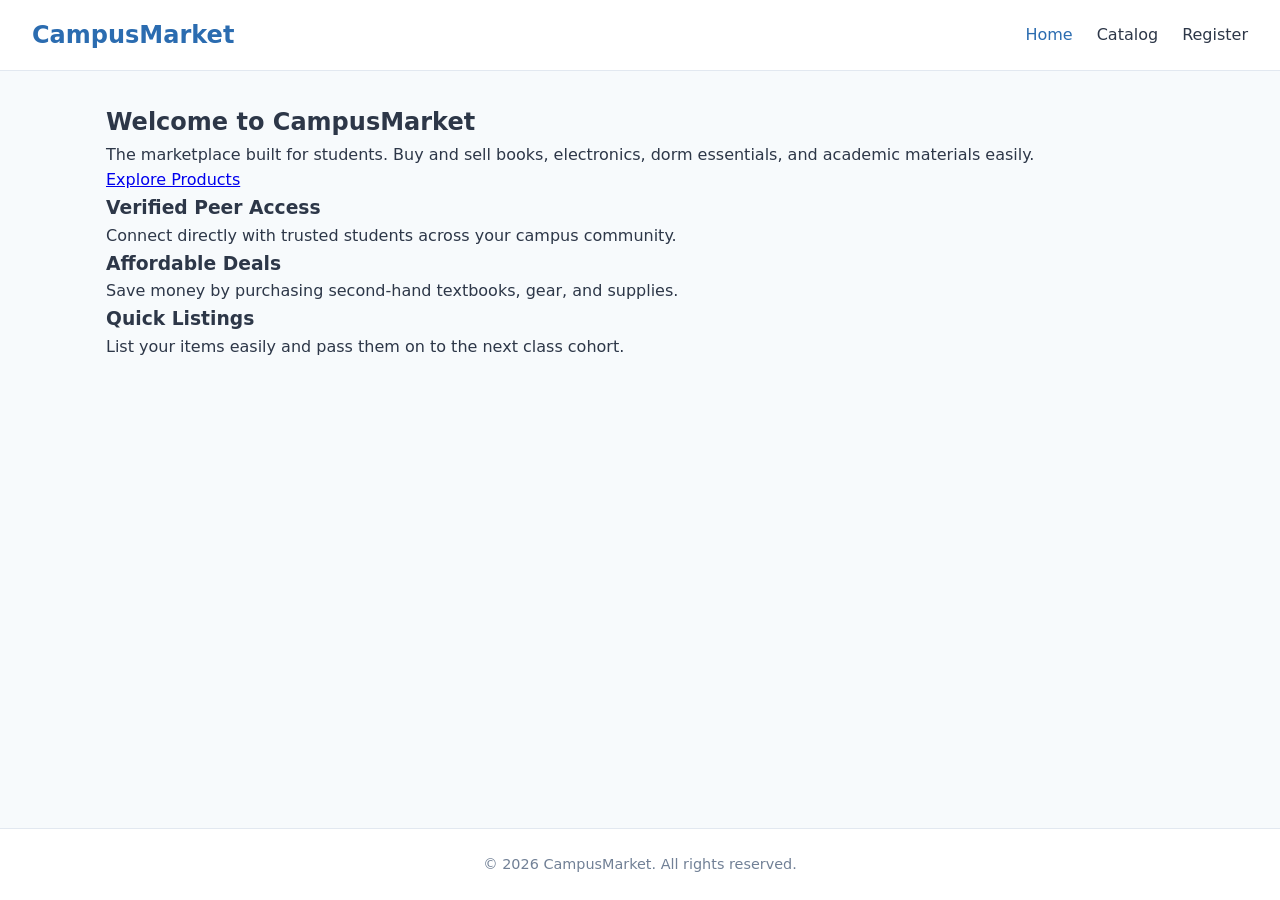
==== index.html @ c460dbb9 "Add CampusMarket project" ====
<!DOCTYPE html>
<html lang="en">
<head>
  <meta charset="UTF-8">
  <meta name="viewport" content="width=device-width, initial-scale=1.0">
  <title>CampusMarket | Home</title>
  <link rel="stylesheet" href="styles.css">
</head>
<body>

  <header>
    <a href="index.html" class="logo">CampusMarket</a>
    <nav>
      <ul>
        <li><a href="index.html" class="active">Home</a></li>
        <li><a href="catalog.html">Catalog</a></li>
        <li><a href="register.html">Register</a></li>
      </ul>
    </nav>
  </header>

  <main>
    <section class="hero">
      <h1>Welcome to CampusMarket</h1>
      <p>The marketplace built for students. Buy and sell books, electronics, dorm essentials, and academic materials easily.</p>
      <a href="catalog.html" class="btn">Explore Products</a>
    </section>

    <section class="features">
      <div class="feature-card">
        <h3>Verified Peer Access</h3>
        <p>Connect directly with trusted students across your campus community.</p>
      </div>
      <div class="feature-card">
        <h3>Affordable Deals</h3>
        <p>Save money by purchasing second-hand textbooks, gear, and supplies.</p>
      </div>
      <div class="feature-card">
        <h3>Quick Listings</h3>
        <p>List your items easily and pass them on to the next class cohort.</p>
      </div>
    </section>
  </main>

  <footer>
    <p>&copy; 2026 CampusMarket. All rights reserved.</p>
  </footer>

</body>
</html>
---- styles.css ----
/* --- Global Styles & Variables --- */
:root {
  --primary-color: #2b6cb0;
  --primary-hover: #2c5282;
  --bg-color: #f7fafc;
  --card-bg: #ffffff;
  --text-color: #2d3748;
  --text-muted: #718096;
  --border-color: #e2e8f0;
  --font-family: system-ui, -apple-system, BlinkMacSystemFont, "Segoe UI", Roboto, sans-serif;
}

* {
  box-sizing: border-box;
  margin: 0;
  padding: 0;
}

body {
  font-family: var(--font-family);
  background-color: var(--bg-color);
  color: var(--text-color);
  line-height: 1.6;
  display: flex;
  flex-direction: column;
  min-height: 100vh;
}

/* --- Header & Navigation --- */
header {
  background-color: #ffffff;
  border-bottom: 1px solid var(--border-color);
  padding: 1rem 2rem;
  display: flex;
  justify-content: space-between;
  align-items: center;
}

.logo {
  font-size: 1.5rem;
  font-weight: bold;
  color: var(--primary-color);
  text-decoration: none;
}

nav ul {
  display: flex;
  list-style: none;
  gap: 1.5rem;
}

nav a {
  text-decoration: none;
  color: var(--text-color);
  font-weight: 500;
  transition: color 0.2s ease;
}

nav a:hover,
nav a.active {
  color: var(--primary-color);
}

/* --- Main Layout --- */
main {
  flex: 1;
  max-width: 1100px;
  width: 100%;
  margin: 2rem auto;
  padding: 0 1rem;
}

/* --- Catalog Grid --- */
.catalog-header {
  margin-bottom: 1.5rem;
}

.product-grid {
  display: grid;
  grid-template-columns: repeat(auto-fill, minmax(240px, 1fr));
  gap: 1.5rem;
}

.product-card {
  background-color: var(--card-bg);
  border: 1px solid var(--border-color);
  border-radius: 8px;
  padding: 1.25rem;
  display: flex;
  flex-direction: column;
  justify-content: space-between;
  transition: transform 0.3s ease, box-shadow 0.3s ease;
}

.product-card:hover {
  transform: translateY(-4px);
  box-shadow: 0 10px 15px -3px rgba(0, 0, 0, 0.1);
}

/* --- Image Container & Hover Bulge Effect --- */
.product-image-wrapper {
  width: 100%;
  height: 200px;
  overflow: hidden; /* Contains the image when it expands outward */
  border-radius: 6px;
  margin-bottom: 1rem;
  background-color: #f8fafc;
}

.product-image-wrapper img {
  width: 100%;
  height: 100%;
  object-fit: cover; /* Keeps image aspect ratio intact */
  transition: transform 0.4s cubic-bezier(0.25, 1, 0.5, 1); /* Smooth bulge effect */
}

/* Expands / Bulges the image on hover */
.product-card:hover .product-image-wrapper img {
  transform: scale(1.1); /* Adjust to 1.15 for an even larger bulge */
}

/* --- Product Text & Details --- */
.product-title {
  font-size: 1.15rem;
  font-weight: 600;
  margin-bottom: 0.5rem;
}

.product-description {
  color: var(--text-muted);
  font-size: 0.9rem;
  margin-bottom: 1rem;
  flex-grow: 1;
}

.product-footer {
  display: flex;
  justify-content: space-between;
  align-items: center;
  margin-top: auto;
}

.product-price {
  font-size: 1.2rem;
  font-weight: bold;
  color: var(--primary-color);
}

/* --- Footer --- */
footer {
  background-color: #ffffff;
  border-top: 1px solid var(--border-color);
  text-align: center;
  padding: 1.5rem;
  color: var(--text-muted);
  font-size: 0.9rem;
}
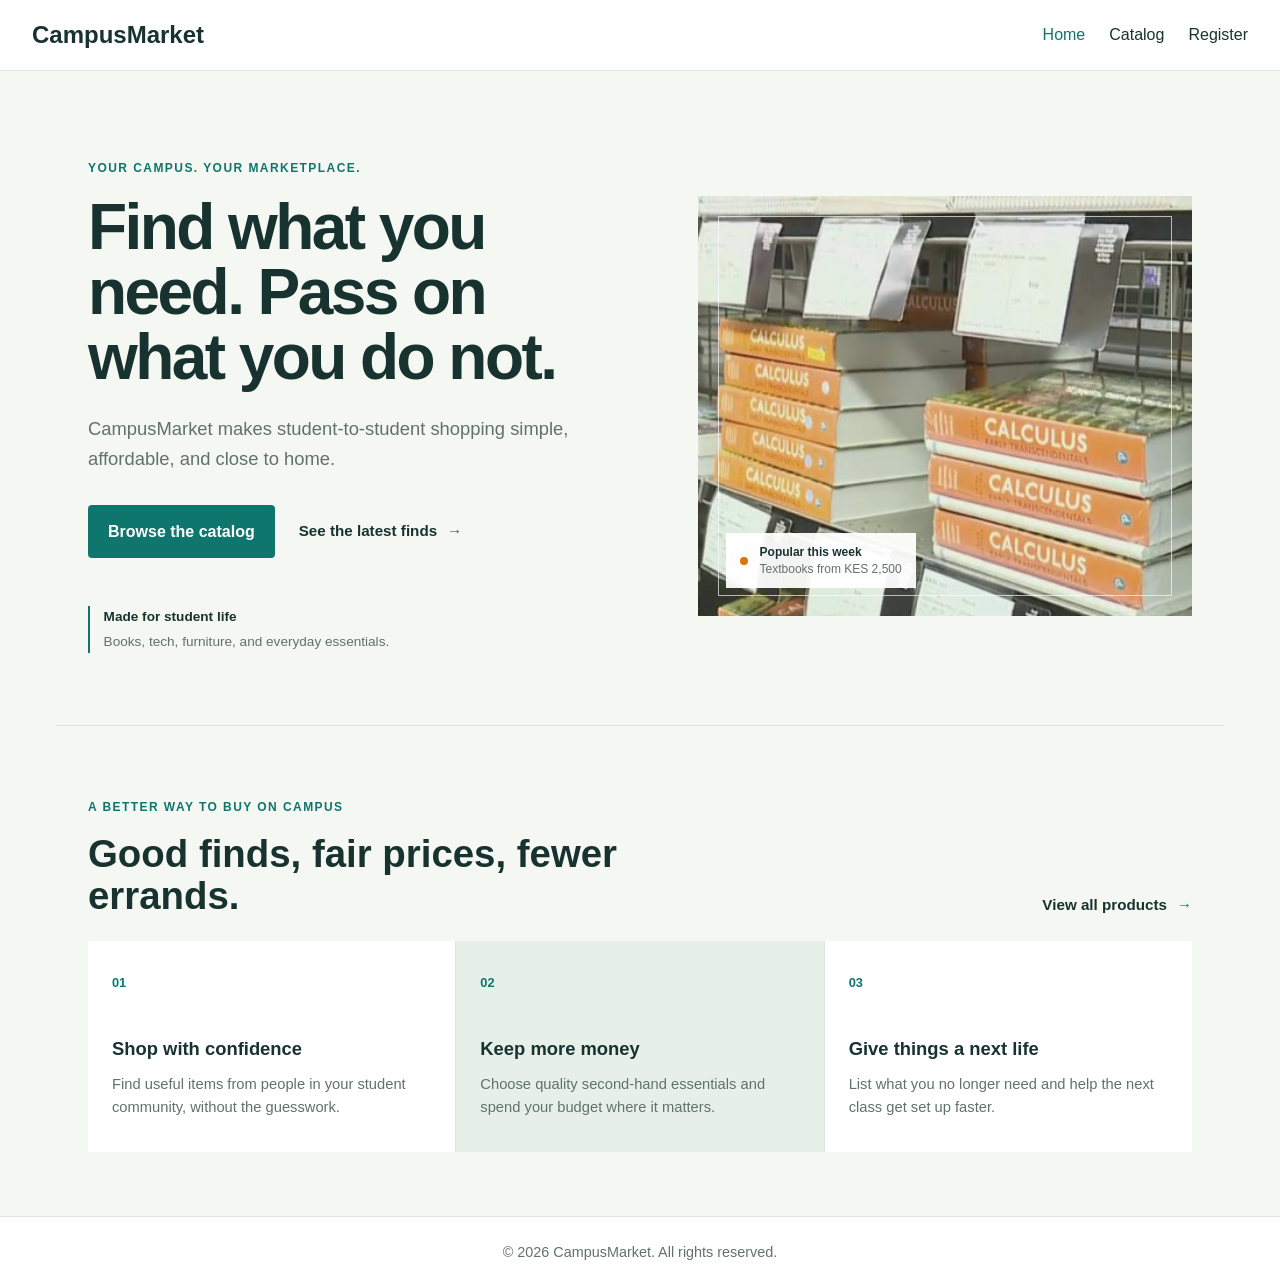
==== commit 3d583abd: "Polish homepage and fix product image" ====
--- a/index.html
+++ b/index.html
@@ -19,26 +19,54 @@
     </nav>
   </header>
 
-  <main>
+  <main class="home-main">
     <section class="hero">
-      <h1>Welcome to CampusMarket</h1>
-      <p>The marketplace built for students. Buy and sell books, electronics, dorm essentials, and academic materials easily.</p>
-      <a href="catalog.html" class="btn">Explore Products</a>
+      <div class="hero-copy">
+        <p class="eyebrow">Your campus. Your marketplace.</p>
+        <h1>Find what you need. Pass on what you do not.</h1>
+        <p class="hero-text">CampusMarket makes student-to-student shopping simple, affordable, and close to home.</p>
+        <div class="hero-actions">
+          <a href="catalog.html" class="btn">Browse the catalog</a>
+          <a href="catalog.html" class="text-link">See the latest finds <span aria-hidden="true">&rarr;</span></a>
+        </div>
+        <div class="hero-proof">
+          <strong>Made for student life</strong>
+          <span>Books, tech, furniture, and everyday essentials.</span>
+        </div>
+      </div>
+      <div class="hero-image">
+        <img src="img2.jpeg" alt="Calculus textbooks available on CampusMarket">
+        <div class="image-note">
+          <span class="status-dot"></span>
+          <span><strong>Popular this week</strong><br>Textbooks from KES 2,500</span>
+        </div>
+      </div>
+    </section>
+
+    <section class="section-heading">
+      <div>
+        <p class="eyebrow">A better way to buy on campus</p>
+        <h2>Good finds, fair prices, fewer errands.</h2>
+      </div>
+      <a href="catalog.html" class="text-link">View all products <span aria-hidden="true">&rarr;</span></a>
     </section>
 
     <section class="features">
-      <div class="feature-card">
-        <h3>Verified Peer Access</h3>
-        <p>Connect directly with trusted students across your campus community.</p>
-      </div>
-      <div class="feature-card">
-        <h3>Affordable Deals</h3>
-        <p>Save money by purchasing second-hand textbooks, gear, and supplies.</p>
-      </div>
-      <div class="feature-card">
-        <h3>Quick Listings</h3>
-        <p>List your items easily and pass them on to the next class cohort.</p>
-      </div>
+      <article class="feature-card">
+        <span class="feature-number">01</span>
+        <h3>Shop with confidence</h3>
+        <p>Find useful items from people in your student community, without the guesswork.</p>
+      </article>
+      <article class="feature-card featured-feature">
+        <span class="feature-number">02</span>
+        <h3>Keep more money</h3>
+        <p>Choose quality second-hand essentials and spend your budget where it matters.</p>
+      </article>
+      <article class="feature-card">
+        <span class="feature-number">03</span>
+        <h3>Give things a next life</h3>
+        <p>List what you no longer need and help the next class get set up faster.</p>
+      </article>
     </section>
   </main>
 
--- a/styles.css
+++ b/styles.css
@@ -1,13 +1,13 @@
 /* --- Global Styles & Variables --- */
 :root {
-  --primary-color: #2b6cb0;
-  --primary-hover: #2c5282;
-  --bg-color: #f7fafc;
+  --primary-color: #0f766e;
+  --primary-hover: #115e59;
+  --bg-color: #f5f7f2;
   --card-bg: #ffffff;
-  --text-color: #2d3748;
-  --text-muted: #718096;
-  --border-color: #e2e8f0;
-  --font-family: system-ui, -apple-system, BlinkMacSystemFont, "Segoe UI", Roboto, sans-serif;
+  --text-color: #18332f;
+  --text-muted: #61716d;
+  --border-color: #dce6e0;
+  --font-family: "Trebuchet MS", "Segoe UI", sans-serif;
 }
 
 * {
@@ -28,18 +28,20 @@
 
 /* --- Header & Navigation --- */
 header {
-  background-color: #ffffff;
+  background-color: rgba(255, 255, 255, 0.92);
   border-bottom: 1px solid var(--border-color);
   padding: 1rem 2rem;
   display: flex;
   justify-content: space-between;
   align-items: center;
+  position: relative;
+  z-index: 2;
 }
 
 .logo {
   font-size: 1.5rem;
   font-weight: bold;
-  color: var(--primary-color);
+  color: var(--text-color);
   text-decoration: none;
 }
 
@@ -154,4 +156,237 @@
   padding: 1.5rem;
   color: var(--text-muted);
   font-size: 0.9rem;
+}
+
+@media (max-width: 760px) {
+  header {
+    padding: 1rem;
+  }
+
+  nav ul {
+    gap: 0.8rem;
+  }
+
+  nav a {
+    font-size: 0.85rem;
+  }
+
+  .hero {
+    grid-template-columns: 1fr;
+    gap: 2rem;
+    padding: 2.5rem 0 3.5rem;
+  }
+
+  .hero h1 {
+    font-size: 3rem;
+  }
+
+  .hero-image,
+  .hero-image img {
+    min-height: 330px;
+  }
+
+  .section-heading {
+    align-items: start;
+    flex-direction: column;
+    padding: 3rem 0 1.5rem;
+  }
+
+  .features {
+    grid-template-columns: 1fr;
+    margin: 0 0 1rem;
+  }
+}
+
+.home-main {
+  max-width: 1200px;
+}
+
+.hero {
+  min-height: 540px;
+  display: grid;
+  grid-template-columns: minmax(0, 1.05fr) minmax(320px, 0.95fr);
+  gap: 4rem;
+  align-items: center;
+  padding: 3.5rem 2rem 4.5rem;
+  border-bottom: 1px solid var(--border-color);
+}
+
+.eyebrow {
+  color: var(--primary-color);
+  font-size: 0.75rem;
+  font-weight: 700;
+  letter-spacing: 0.12em;
+  text-transform: uppercase;
+  margin-bottom: 1rem;
+}
+
+.hero h1 {
+  max-width: 650px;
+  color: var(--text-color);
+  font-size: clamp(2.7rem, 5vw, 5rem);
+  line-height: 1.02;
+  letter-spacing: -0.04em;
+  margin-bottom: 1.5rem;
+}
+
+.hero-text {
+  max-width: 500px;
+  color: var(--text-muted);
+  font-size: 1.15rem;
+  margin-bottom: 2rem;
+}
+
+.hero-actions {
+  display: flex;
+  align-items: center;
+  gap: 1.5rem;
+  flex-wrap: wrap;
+}
+
+.btn {
+  display: inline-block;
+  background-color: var(--primary-color);
+  border-radius: 4px;
+  color: #fff;
+  font-weight: 700;
+  padding: 0.85rem 1.25rem;
+  text-decoration: none;
+  transition: background-color 0.2s ease, transform 0.2s ease;
+}
+
+.btn:hover {
+  background-color: var(--primary-hover);
+  transform: translateY(-2px);
+}
+
+.text-link {
+  color: var(--text-color);
+  font-size: 0.95rem;
+  font-weight: 700;
+  text-decoration: none;
+}
+
+.text-link span {
+  color: var(--primary-color);
+  margin-left: 0.35rem;
+}
+
+.text-link:hover {
+  color: var(--primary-color);
+}
+
+.hero-proof {
+  display: flex;
+  flex-direction: column;
+  gap: 0.2rem;
+  border-left: 2px solid var(--primary-color);
+  color: var(--text-muted);
+  font-size: 0.85rem;
+  margin-top: 3rem;
+  padding-left: 0.85rem;
+}
+
+.hero-proof strong {
+  color: var(--text-color);
+}
+
+.hero-image {
+  position: relative;
+  min-height: 420px;
+  background-color: #dbe8df;
+  overflow: hidden;
+}
+
+.hero-image::before {
+  content: "";
+  position: absolute;
+  inset: 1.25rem;
+  border: 1px solid rgba(255, 255, 255, 0.65);
+  z-index: 1;
+  pointer-events: none;
+}
+
+.hero-image img {
+  width: 100%;
+  height: 100%;
+  min-height: 420px;
+  object-fit: cover;
+  display: block;
+  filter: saturate(0.88);
+}
+
+.image-note {
+  position: absolute;
+  left: 1.75rem;
+  bottom: 1.75rem;
+  display: flex;
+  align-items: center;
+  gap: 0.7rem;
+  background: rgba(255, 255, 255, 0.94);
+  color: var(--text-muted);
+  font-size: 0.75rem;
+  line-height: 1.35;
+  padding: 0.7rem 0.9rem;
+  z-index: 1;
+}
+
+.image-note strong {
+  color: var(--text-color);
+}
+
+.status-dot {
+  width: 8px;
+  height: 8px;
+  border-radius: 50%;
+  background: #d97706;
+}
+
+.section-heading {
+  display: flex;
+  justify-content: space-between;
+  align-items: end;
+  gap: 2rem;
+  padding: 4.5rem 2rem 1.5rem;
+}
+
+.section-heading h2 {
+  max-width: 550px;
+  font-size: clamp(1.7rem, 3vw, 2.6rem);
+  line-height: 1.1;
+}
+
+.features {
+  display: grid;
+  grid-template-columns: repeat(3, 1fr);
+  gap: 1px;
+  background: var(--border-color);
+  margin: 0 2rem 2rem;
+}
+
+.feature-card {
+  background-color: var(--card-bg);
+  padding: 2rem 1.5rem;
+}
+
+.feature-card.featured-feature {
+  background: #e6f0e8;
+}
+
+.feature-number {
+  color: var(--primary-color);
+  display: block;
+  font-size: 0.8rem;
+  font-weight: 700;
+  margin-bottom: 2.5rem;
+}
+
+.feature-card h3 {
+  font-size: 1.15rem;
+  margin-bottom: 0.6rem;
+}
+
+.feature-card p {
+  color: var(--text-muted);
+  font-size: 0.92rem;
 }
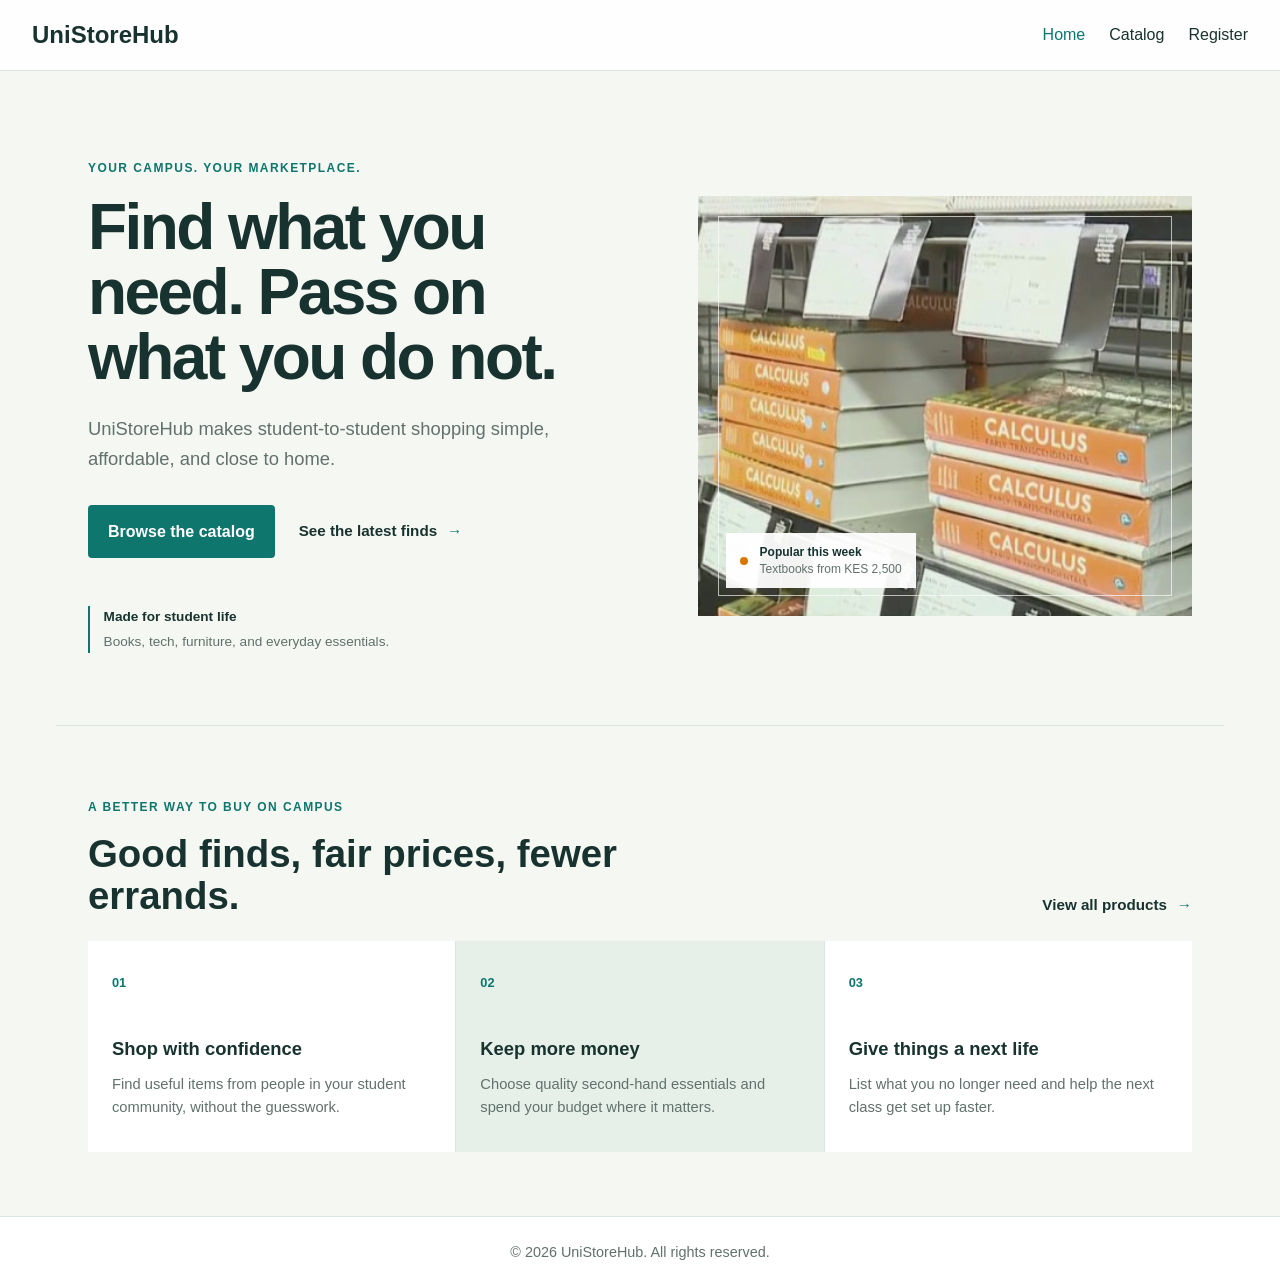
==== commit 5673bcd0: "Add site favicon" ====
--- a/index.html
+++ b/index.html
@@ -3,13 +3,14 @@
 <head>
   <meta charset="UTF-8">
   <meta name="viewport" content="width=device-width, initial-scale=1.0">
-  <title>CampusMarket | Home</title>
+  <title>UniStoreHub | Home</title>
   <link rel="stylesheet" href="styles.css">
+  <link rel="icon" type="image/png" href="favcon.png">
 </head>
 <body>
 
   <header>
-    <a href="index.html" class="logo">CampusMarket</a>
+    <a href="index.html" class="logo">UniStoreHub</a>
     <nav>
       <ul>
         <li><a href="index.html" class="active">Home</a></li>
@@ -24,7 +25,7 @@
       <div class="hero-copy">
         <p class="eyebrow">Your campus. Your marketplace.</p>
         <h1>Find what you need. Pass on what you do not.</h1>
-        <p class="hero-text">CampusMarket makes student-to-student shopping simple, affordable, and close to home.</p>
+        <p class="hero-text">UniStoreHub makes student-to-student shopping simple, affordable, and close to home.</p>
         <div class="hero-actions">
           <a href="catalog.html" class="btn">Browse the catalog</a>
           <a href="catalog.html" class="text-link">See the latest finds <span aria-hidden="true">&rarr;</span></a>
@@ -35,7 +36,7 @@
         </div>
       </div>
       <div class="hero-image">
-        <img src="img2.jpeg" alt="Calculus textbooks available on CampusMarket">
+        <img src="img2.jpeg" alt="Calculus textbooks available on UniStoreHub">
         <div class="image-note">
           <span class="status-dot"></span>
           <span><strong>Popular this week</strong><br>Textbooks from KES 2,500</span>
@@ -71,7 +72,7 @@
   </main>
 
   <footer>
-    <p>&copy; 2026 CampusMarket. All rights reserved.</p>
+    <p>&copy; 2026 UniStoreHub. All rights reserved.</p>
   </footer>
 
 </body>
--- a/styles.css
+++ b/styles.css
@@ -77,6 +77,85 @@
   margin-bottom: 1.5rem;
 }
 
+.catalog-tools {
+  display: flex;
+  align-items: center;
+  gap: 0.75rem;
+  margin-top: 1.5rem;
+}
+
+.search-box {
+  position: relative;
+  flex: 1;
+  max-width: 480px;
+}
+
+.search-box input {
+  width: 100%;
+  border: 1px solid var(--border-color);
+  border-radius: 4px;
+  color: var(--text-color);
+  font: inherit;
+  padding: 0.75rem 1rem 0.75rem 2.5rem;
+}
+
+.search-box input:focus {
+  border-color: var(--primary-color);
+  outline: 2px solid rgba(15, 118, 110, 0.18);
+}
+
+.search-icon {
+  position: absolute;
+  left: 0.85rem;
+  top: 50%;
+  transform: translateY(-50%);
+  font-size: 1rem;
+}
+
+.cart-button,
+.add-to-cart {
+  border: 0;
+  border-radius: 4px;
+  cursor: pointer;
+  font: inherit;
+  font-weight: 700;
+  transition: background-color 0.2s ease, transform 0.2s ease;
+}
+
+.cart-button {
+  display: inline-flex;
+  align-items: center;
+  gap: 0.5rem;
+  background-color: var(--text-color);
+  color: #fff;
+  padding: 0.75rem 1rem;
+}
+
+.cart-button:hover,
+.add-to-cart:hover {
+  background-color: var(--primary-hover);
+  transform: translateY(-1px);
+}
+
+.cart-icon svg {
+  display: block;
+  fill: none;
+  height: 1.2rem;
+  stroke: currentColor;
+  stroke-linecap: round;
+  stroke-linejoin: round;
+  stroke-width: 1.8;
+  width: 1.2rem;
+}
+
+.cart-count {
+  background-color: var(--primary-color);
+  border-radius: 999px;
+  min-width: 1.4rem;
+  padding: 0.05rem 0.35rem;
+  text-align: center;
+}
+
 .product-grid {
   display: grid;
   grid-template-columns: repeat(auto-fill, minmax(240px, 1fr));
@@ -148,6 +227,61 @@
   color: var(--primary-color);
 }
 
+.add-to-cart {
+  background-color: var(--primary-color);
+  color: #fff;
+  font-size: 0.8rem;
+  padding: 0.55rem 0.7rem;
+}
+
+.add-to-cart.added {
+  background-color: var(--text-color);
+}
+
+.product-card[hidden] {
+  display: none;
+}
+
+.no-results {
+  align-items: center;
+  background-color: #eaf3f0;
+  border: 1px solid var(--border-color);
+  border-radius: 8px;
+  color: var(--text-muted);
+  flex-direction: column;
+  font-size: 1.05rem;
+  gap: 0.65rem;
+  justify-content: center;
+  min-height: 220px;
+  padding: 2rem 0;
+  text-align: center;
+}
+
+.no-results:not([hidden]) {
+  display: flex;
+}
+
+.no-results-icon {
+  align-items: center;
+  background-color: rgba(15, 118, 110, 0.12);
+  border-radius: 50%;
+  display: flex;
+  font-size: 2.25rem;
+  height: 5rem;
+  justify-content: center;
+  width: 5rem;
+}
+
+.visually-hidden {
+  clip: rect(0 0 0 0);
+  clip-path: inset(50%);
+  height: 1px;
+  overflow: hidden;
+  position: absolute;
+  white-space: nowrap;
+  width: 1px;
+}
+
 /* --- Footer --- */
 footer {
   background-color: #ffffff;
@@ -169,6 +303,19 @@
 
   nav a {
     font-size: 0.85rem;
+  }
+
+  .catalog-tools {
+    align-items: stretch;
+    flex-direction: column;
+  }
+
+  .search-box {
+    max-width: none;
+  }
+
+  .cart-button {
+    justify-content: center;
   }
 
   .hero {
